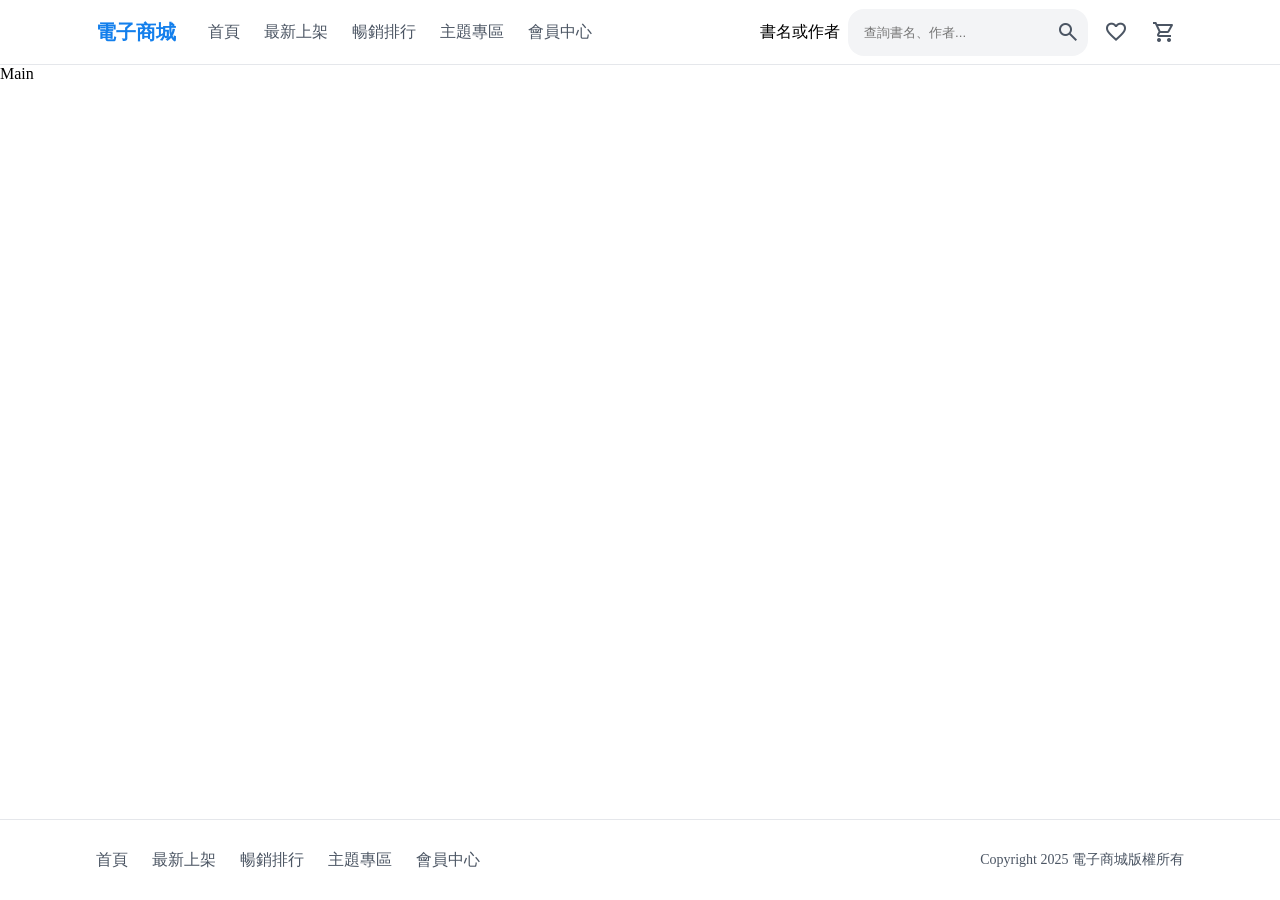
==== src/index.html @ fbe0a1c6 "fix(header): 調整查詢列樣式錯誤" ====
<!doctype html>
<html lang="zh-Hant">
  <head>
    <meta charset="UTF-8" />
    <meta name="viewport" content="width=device-width, initial-scale=1.0" />
    <title>電子商城</title>
    <link href="https://fonts.googleapis.com/css2?family=Material+Symbols+Outlined" rel="stylesheet" />
    <link rel="stylesheet" href="style.min.css" />
  </head>
  <body>
    <section>
      <header>
        <div class="container">
          <div class="header-inner">
            <div class="header-brand">
              <h3 class="site-title">電子商城</h3>
              <nav>
                <a href="#">首頁</a>
                <a href="#">最新上架</a>
                <a href="#">暢銷排行</a>
                <a href="#">主題專區</a>
                <a href="#">會員中心</a>
              </nav>
            </div>
            <div class="header-actions">
              <label for="book-search">書名或作者</label>
              <div class="search">
                <input id="book-search" type="search" placeholder="查詢書名、作者..." />
                <button type="button" aria-label="搜尋">
                  <span class="material-symbols-outlined" aria-hidden="true">search</span>
                </button>
              </div>
              <button type="button" aria-label="我的最愛">
                <span class="material-symbols-outlined" aria-hidden="true">favorite</span>
              </button>
              <button type="button" aria-label="購物車">
                <span class="material-symbols-outlined" aria-hidden="true">shopping_cart</span>
              </button>
            </div>
          </div>
        </div>
      </header>
      <div class="main">Main</div>
      <footer>
        <div class="container">
          <div class="footer-inner">
            <nav class="footer-nav" aria-label="頁尾導覽">
              <a href="#">首頁</a>
              <a href="#">最新上架</a>
              <a href="#">暢銷排行</a>
              <a href="#">主題專區</a>
              <a href="#">會員中心</a>
            </nav>
            <p>Copyright 2025 電子商城版權所有</p>
          </div>
        </div>
      </footer>
    </section>
  </body>
</html>
---- src/style.min.css ----
section{display:flex;flex-direction:column;min-height:100vh}section .main{flex-grow:1}.container{width:100%;max-width:90vw;box-sizing:border-box;margin:0 auto;padding-left:2rem;padding-right:2rem}a{color:var(--text-color);text-decoration:none}a:hover{color:var(--primary-color)}a:focus-visible{outline:2px solid var(--primary-color);outline-offset:3px}header{border-bottom:solid 1px var(--border-color)}header .header-inner{height:4rem;display:flex;justify-content:space-between;align-items:center}header .header-inner .site-title{margin:0px;font-size:1.25rem;font-weight:700;line-height:1.75rem;color:#137fec}header .header-inner .header-brand,header .header-inner .header-actions{display:flex;align-items:center}header .header-inner .header-brand.header-brand,header .header-inner .header-actions.header-brand{gap:2rem}header .header-inner .header-brand.header-actions,header .header-inner .header-actions.header-actions{gap:.5rem}header .header-inner nav{display:flex;gap:1.5rem}header .header-inner div.search{display:flex;align-items:stretch;gap:0}header .header-inner div.search input{border-top-left-radius:1rem;border-bottom-left-radius:1rem;width:200px;padding:1rem .5rem 1rem 1rem;border:none;background-color:var(--gray-color-100)}header .header-inner div.search button{border-top-right-radius:1rem;border-bottom-right-radius:1rem;padding:.5rem;border:none;background-color:var(--gray-color-100);cursor:pointer}header .header-inner .search input:focus-visible,header .header-inner button:focus-visible{outline:2px solid var(--primary-color);outline-offset:3px}header .header-inner button{background-color:rgba(0,0,0,0);padding:.5rem;border:none;cursor:pointer;color:var(--text-color);display:inline-flex;align-items:center;justify-content:center}header .material-symbols-outlined{font-size:1.5rem;line-height:1}footer{border-top:1px solid var(--border-color)}footer .footer-inner{display:flex;flex-wrap:wrap;justify-content:space-between;align-items:center;gap:1rem 1.5rem;padding-block:1rem}footer .footer-nav{display:flex;flex-wrap:wrap;gap:.75rem 1.5rem}footer p{color:var(--text-color);font-size:.875rem;line-height:1.25rem}:root{--primary-color: #137fec;--text-color: #4b5563;--border-color: #e5e7eb;--gray-color-100: #f3f4f6}html,body{margin:0;padding:0}/*# sourceMappingURL=style.min.css.map */
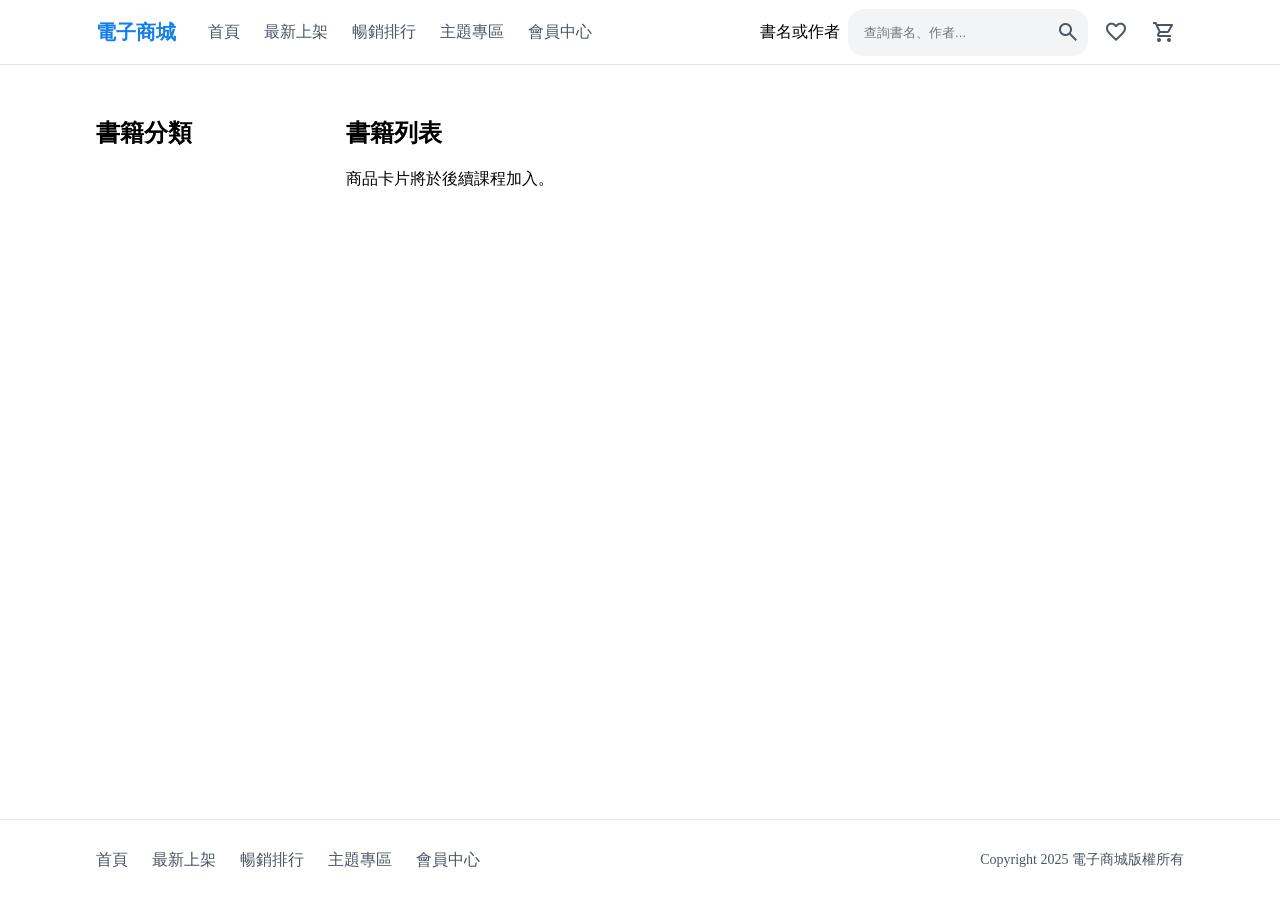
==== commit 2ec6776f: "feat(body): 頁面結構定義實作新增" ====
--- a/src/index.html
+++ b/src/index.html
@@ -40,7 +40,20 @@
           </div>
         </div>
       </header>
-      <div class="main">Main</div>
+      <div class="main">
+        <div class="container">
+          <div class="content-layout">
+            <aside class="category-sidebar">
+              <h2 id="category-title">書籍分類</h2>
+              <nav class="category-nav" aria-labelledby="category-title"></nav>
+            </aside>
+            <main class="book-main">
+              <h1>書籍列表</h1>
+              <p>商品卡片將於後續課程加入。</p>
+            </main>
+          </div>
+        </div>
+      </div>
       <footer>
         <div class="container">
           <div class="footer-inner">
--- a/src/style.min.css
+++ b/src/style.min.css
@@ -1 +1 @@
-section{display:flex;flex-direction:column;min-height:100vh}section .main{flex-grow:1}.container{width:100%;max-width:90vw;box-sizing:border-box;margin:0 auto;padding-left:2rem;padding-right:2rem}a{color:var(--text-color);text-decoration:none}a:hover{color:var(--primary-color)}a:focus-visible{outline:2px solid var(--primary-color);outline-offset:3px}header{border-bottom:solid 1px var(--border-color)}header .header-inner{height:4rem;display:flex;justify-content:space-between;align-items:center}header .header-inner .site-title{margin:0px;font-size:1.25rem;font-weight:700;line-height:1.75rem;color:#137fec}header .header-inner .header-brand,header .header-inner .header-actions{display:flex;align-items:center}header .header-inner .header-brand.header-brand,header .header-inner .header-actions.header-brand{gap:2rem}header .header-inner .header-brand.header-actions,header .header-inner .header-actions.header-actions{gap:.5rem}header .header-inner nav{display:flex;gap:1.5rem}header .header-inner div.search{display:flex;align-items:stretch;gap:0}header .header-inner div.search input{border-top-left-radius:1rem;border-bottom-left-radius:1rem;width:200px;padding:1rem .5rem 1rem 1rem;border:none;background-color:var(--gray-color-100)}header .header-inner div.search button{border-top-right-radius:1rem;border-bottom-right-radius:1rem;padding:.5rem;border:none;background-color:var(--gray-color-100);cursor:pointer}header .header-inner .search input:focus-visible,header .header-inner button:focus-visible{outline:2px solid var(--primary-color);outline-offset:3px}header .header-inner button{background-color:rgba(0,0,0,0);padding:.5rem;border:none;cursor:pointer;color:var(--text-color);display:inline-flex;align-items:center;justify-content:center}header .material-symbols-outlined{font-size:1.5rem;line-height:1}footer{border-top:1px solid var(--border-color)}footer .footer-inner{display:flex;flex-wrap:wrap;justify-content:space-between;align-items:center;gap:1rem 1.5rem;padding-block:1rem}footer .footer-nav{display:flex;flex-wrap:wrap;gap:.75rem 1.5rem}footer p{color:var(--text-color);font-size:.875rem;line-height:1.25rem}:root{--primary-color: #137fec;--text-color: #4b5563;--border-color: #e5e7eb;--gray-color-100: #f3f4f6}html,body{margin:0;padding:0}/*# sourceMappingURL=style.min.css.map */+section{display:flex;flex-direction:column;min-height:100vh}section>.main{flex-grow:1}.container{width:100%;max-width:90vw;box-sizing:border-box;margin:0 auto;padding-left:2rem;padding-right:2rem}a{color:var(--text-color);text-decoration:none}a:hover{color:var(--primary-color)}a:focus-visible{outline:2px solid var(--primary-color);outline-offset:3px}header{border-bottom:solid 1px var(--border-color)}header .header-inner{height:4rem;display:flex;justify-content:space-between;align-items:center}header .header-inner .site-title{margin:0px;font-size:1.25rem;font-weight:700;line-height:1.75rem;color:#137fec}header .header-inner .header-brand,header .header-inner .header-actions{display:flex;align-items:center}header .header-inner .header-brand.header-brand,header .header-inner .header-actions.header-brand{gap:2rem}header .header-inner .header-brand.header-actions,header .header-inner .header-actions.header-actions{gap:.5rem}header .header-inner nav{display:flex;gap:1.5rem}header .header-inner div.search{display:flex;align-items:stretch;gap:0}header .header-inner div.search input{border-top-left-radius:1rem;border-bottom-left-radius:1rem;width:200px;padding:1rem .5rem 1rem 1rem;border:none;background-color:var(--gray-color-100)}header .header-inner div.search button{border-top-right-radius:1rem;border-bottom-right-radius:1rem;padding:.5rem;border:none;background-color:var(--gray-color-100);cursor:pointer}header .header-inner .search input:focus-visible,header .header-inner button:focus-visible{outline:2px solid var(--primary-color);outline-offset:3px}header .header-inner button{background-color:rgba(0,0,0,0);padding:.5rem;border:none;cursor:pointer;color:var(--text-color);display:inline-flex;align-items:center;justify-content:center}header .material-symbols-outlined{font-size:1.5rem;line-height:1}.content-layout{display:flex;align-items:flex-start;gap:2rem;padding-block:2rem}.category-sidebar{width:20%;flex-shrink:0}.book-main{flex:1 1 0%;min-width:0;overflow-wrap:anywhere}footer{border-top:1px solid var(--border-color)}footer .footer-inner{display:flex;flex-wrap:wrap;justify-content:space-between;align-items:center;gap:1rem 1.5rem;padding-block:1rem}footer .footer-nav{display:flex;flex-wrap:wrap;gap:.75rem 1.5rem}footer p{color:var(--text-color);font-size:.875rem;line-height:1.25rem}:root{--primary-color: #137fec;--text-color: #4b5563;--border-color: #e5e7eb;--gray-color-100: #f3f4f6}html,body{margin:0;padding:0}/*# sourceMappingURL=style.min.css.map */
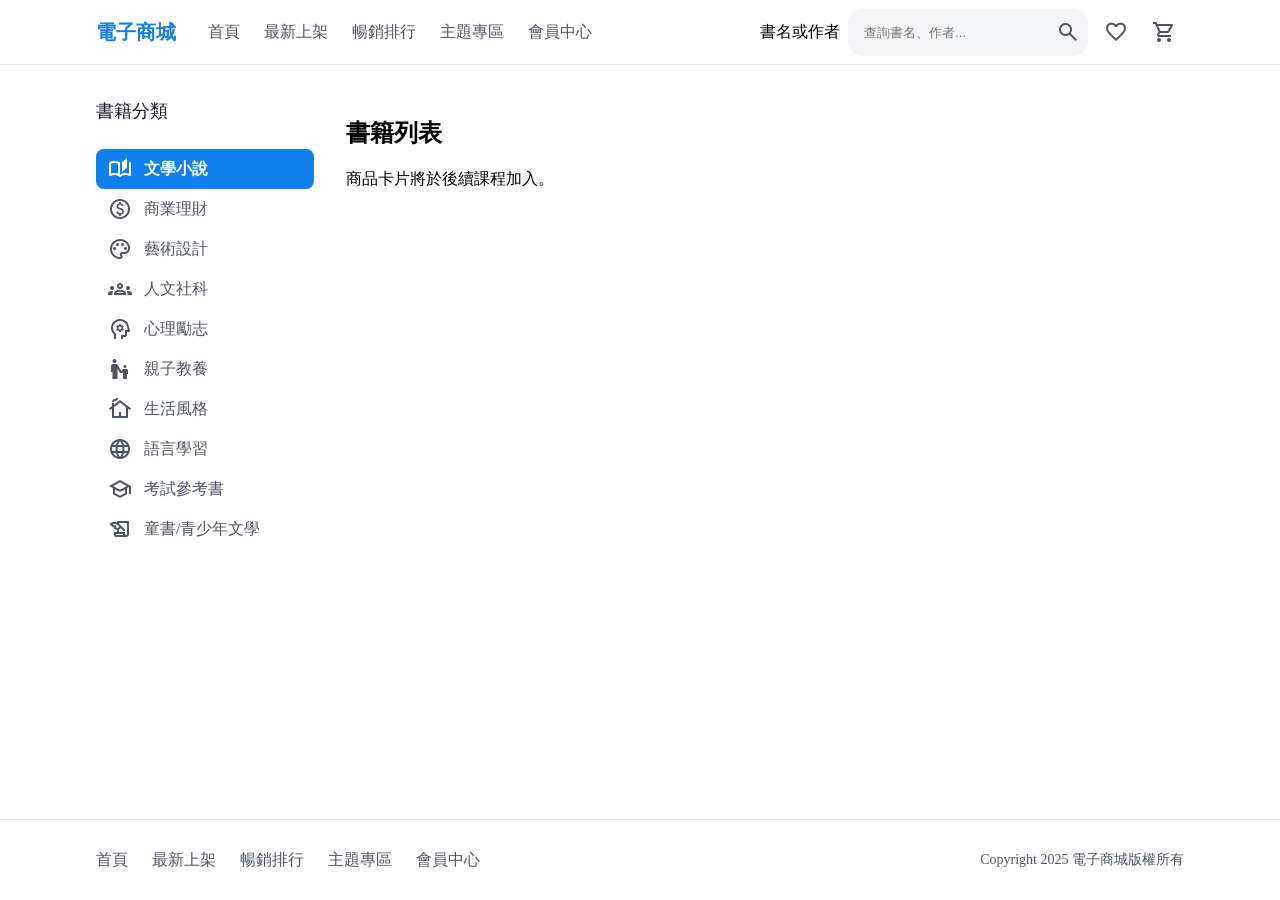
==== commit 352641cc: "feat(aside): 書籍分類選單樣式設定" ====
--- a/src/index.html
+++ b/src/index.html
@@ -45,7 +45,48 @@
           <div class="content-layout">
             <aside class="category-sidebar">
               <h2 id="category-title">書籍分類</h2>
-              <nav class="category-nav" aria-labelledby="category-title"></nav>
+              <nav class="category-nav" aria-labelledby="category-title">
+                <a href="#" class="active" aria-current="true">
+                  <span class="material-symbols-outlined" aria-hidden="true">auto_stories</span>
+                  <span>文學小說</span>
+                </a>
+                <a href="#">
+                  <span class="material-symbols-outlined" aria-hidden="true">paid</span>
+                  <span>商業理財</span>
+                </a>
+                <a href="#">
+                  <span class="material-symbols-outlined" aria-hidden="true">palette</span>
+                  <span>藝術設計</span>
+                </a>
+                <a href="#">
+                  <span class="material-symbols-outlined" aria-hidden="true">groups</span>
+                  <span>人文社科</span>
+                </a>
+                <a href="#">
+                  <span class="material-symbols-outlined" aria-hidden="true">psychology</span>
+                  <span>心理勵志</span>
+                </a>
+                <a href="#">
+                  <span class="material-symbols-outlined" aria-hidden="true">escalator_warning</span>
+                  <span>親子教養</span>
+                </a>
+                <a href="#">
+                  <span class="material-symbols-outlined" aria-hidden="true">cottage</span>
+                  <span>生活風格</span>
+                </a>
+                <a href="#">
+                  <span class="material-symbols-outlined" aria-hidden="true">language</span>
+                  <span>語言學習</span>
+                </a>
+                <a href="#">
+                  <span class="material-symbols-outlined" aria-hidden="true">school</span>
+                  <span>考試參考書</span>
+                </a>
+                <a href="#">
+                  <span class="material-symbols-outlined" aria-hidden="true">history_edu</span>
+                  <span>童書/青少年文學</span>
+                </a>
+              </nav>
             </aside>
             <main class="book-main">
               <h1>書籍列表</h1>
--- a/src/style.min.css
+++ b/src/style.min.css
@@ -1 +1 @@
-section{display:flex;flex-direction:column;min-height:100vh}section>.main{flex-grow:1}.container{width:100%;max-width:90vw;box-sizing:border-box;margin:0 auto;padding-left:2rem;padding-right:2rem}a{color:var(--text-color);text-decoration:none}a:hover{color:var(--primary-color)}a:focus-visible{outline:2px solid var(--primary-color);outline-offset:3px}header{border-bottom:solid 1px var(--border-color)}header .header-inner{height:4rem;display:flex;justify-content:space-between;align-items:center}header .header-inner .site-title{margin:0px;font-size:1.25rem;font-weight:700;line-height:1.75rem;color:#137fec}header .header-inner .header-brand,header .header-inner .header-actions{display:flex;align-items:center}header .header-inner .header-brand.header-brand,header .header-inner .header-actions.header-brand{gap:2rem}header .header-inner .header-brand.header-actions,header .header-inner .header-actions.header-actions{gap:.5rem}header .header-inner nav{display:flex;gap:1.5rem}header .header-inner div.search{display:flex;align-items:stretch;gap:0}header .header-inner div.search input{border-top-left-radius:1rem;border-bottom-left-radius:1rem;width:200px;padding:1rem .5rem 1rem 1rem;border:none;background-color:var(--gray-color-100)}header .header-inner div.search button{border-top-right-radius:1rem;border-bottom-right-radius:1rem;padding:.5rem;border:none;background-color:var(--gray-color-100);cursor:pointer}header .header-inner .search input:focus-visible,header .header-inner button:focus-visible{outline:2px solid var(--primary-color);outline-offset:3px}header .header-inner button{background-color:rgba(0,0,0,0);padding:.5rem;border:none;cursor:pointer;color:var(--text-color);display:inline-flex;align-items:center;justify-content:center}header .material-symbols-outlined{font-size:1.5rem;line-height:1}.content-layout{display:flex;align-items:flex-start;gap:2rem;padding-block:2rem}.category-sidebar{width:20%;flex-shrink:0}.book-main{flex:1 1 0%;min-width:0;overflow-wrap:anywhere}footer{border-top:1px solid var(--border-color)}footer .footer-inner{display:flex;flex-wrap:wrap;justify-content:space-between;align-items:center;gap:1rem 1.5rem;padding-block:1rem}footer .footer-nav{display:flex;flex-wrap:wrap;gap:.75rem 1.5rem}footer p{color:var(--text-color);font-size:.875rem;line-height:1.25rem}:root{--primary-color: #137fec;--text-color: #4b5563;--border-color: #e5e7eb;--gray-color-100: #f3f4f6}html,body{margin:0;padding:0}/*# sourceMappingURL=style.min.css.map */+section{display:flex;flex-direction:column;min-height:100vh}section>.main{flex-grow:1}.container{width:100%;max-width:90vw;box-sizing:border-box;margin:0 auto;padding-left:2rem;padding-right:2rem}a{color:var(--text-color);text-decoration:none}a:hover{color:var(--primary-color)}a:focus-visible{outline:2px solid var(--primary-color);outline-offset:3px}header{border-bottom:solid 1px var(--border-color)}header .header-inner{height:4rem;display:flex;justify-content:space-between;align-items:center}header .header-inner .site-title{margin:0px;font-size:1.25rem;font-weight:700;line-height:1.75rem;color:#137fec}header .header-inner .header-brand,header .header-inner .header-actions{display:flex;align-items:center}header .header-inner .header-brand.header-brand,header .header-inner .header-actions.header-brand{gap:2rem}header .header-inner .header-brand.header-actions,header .header-inner .header-actions.header-actions{gap:.5rem}header .header-inner nav{display:flex;gap:1.5rem}header .header-inner div.search{display:flex;align-items:stretch;gap:0}header .header-inner div.search input{border-top-left-radius:1rem;border-bottom-left-radius:1rem;width:200px;padding:1rem .5rem 1rem 1rem;border:none;background-color:var(--gray-color-100)}header .header-inner div.search button{border-top-right-radius:1rem;border-bottom-right-radius:1rem;padding:.5rem;border:none;background-color:var(--gray-color-100);cursor:pointer}header .header-inner .search input:focus-visible,header .header-inner button:focus-visible{outline:2px solid var(--primary-color);outline-offset:3px}header .header-inner button{background-color:rgba(0,0,0,0);padding:.5rem;border:none;cursor:pointer;color:var(--text-color);display:inline-flex;align-items:center;justify-content:center}header .material-symbols-outlined{font-size:1.5rem;line-height:1}.content-layout{display:flex;align-items:flex-start;gap:2rem;padding-block:2rem}.category-sidebar{width:20%;flex-shrink:0}.category-sidebar h2{margin:0;font-weight:500;font-size:1.125rem;line-height:1.75rem;color:var(--header-color)}.category-sidebar .category-nav{margin-block:1.5rem}.category-sidebar .category-nav a{display:flex;align-items:center;gap:.75rem;padding:.5rem .75rem;border-radius:.5rem;overflow-wrap:anywhere}.category-sidebar .category-nav a:hover{background-color:var(--gray-color-100);color:var(--primary-color)}.category-sidebar .category-nav a.active{background-color:var(--primary-color);color:#fff;font-weight:700}.category-sidebar .category-nav .material-symbols-outlined{flex-shrink:0;font-size:1.5rem;line-height:1}.book-main{flex:1 1 0%;min-width:0;overflow-wrap:anywhere}footer{border-top:1px solid var(--border-color)}footer .footer-inner{display:flex;flex-wrap:wrap;justify-content:space-between;align-items:center;gap:1rem 1.5rem;padding-block:1rem}footer .footer-nav{display:flex;flex-wrap:wrap;gap:.75rem 1.5rem}footer p{color:var(--text-color);font-size:.875rem;line-height:1.25rem}:root{--primary-color: #137fec;--text-color: #4b5563;--border-color: #e5e7eb;--gray-color-100: #f3f4f6;--header-color: #111827}html,body{margin:0;padding:0}/*# sourceMappingURL=style.min.css.map */
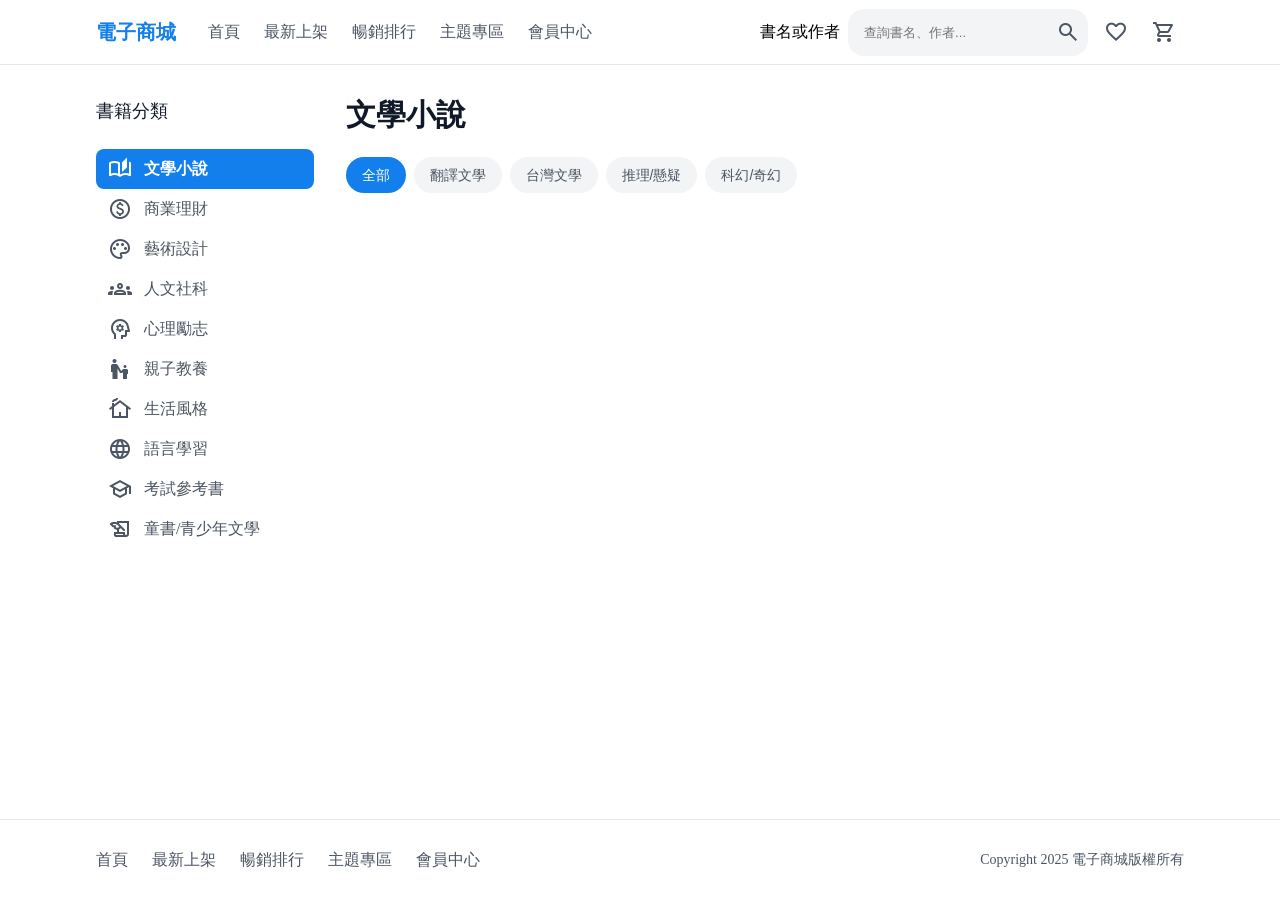
==== commit df5b5fe1: "feat(body): 書籍標籤樣式設定" ====
--- a/src/index.html
+++ b/src/index.html
@@ -89,8 +89,14 @@
               </nav>
             </aside>
             <main class="book-main">
-              <h1>書籍列表</h1>
-              <p>商品卡片將於後續課程加入。</p>
+              <h1>文學小說</h1>
+              <div class="tag">
+                <button type="button" class="selected">全部</button>
+                <button type="button">翻譯文學</button>
+                <button type="button">台灣文學</button>
+                <button type="button">推理/懸疑</button>
+                <button type="button">科幻/奇幻</button>
+              </div>
             </main>
           </div>
         </div>
--- a/src/style.min.css
+++ b/src/style.min.css
@@ -1 +1 @@
-section{display:flex;flex-direction:column;min-height:100vh}section>.main{flex-grow:1}.container{width:100%;max-width:90vw;box-sizing:border-box;margin:0 auto;padding-left:2rem;padding-right:2rem}a{color:var(--text-color);text-decoration:none}a:hover{color:var(--primary-color)}a:focus-visible{outline:2px solid var(--primary-color);outline-offset:3px}header{border-bottom:solid 1px var(--border-color)}header .header-inner{height:4rem;display:flex;justify-content:space-between;align-items:center}header .header-inner .site-title{margin:0px;font-size:1.25rem;font-weight:700;line-height:1.75rem;color:#137fec}header .header-inner .header-brand,header .header-inner .header-actions{display:flex;align-items:center}header .header-inner .header-brand.header-brand,header .header-inner .header-actions.header-brand{gap:2rem}header .header-inner .header-brand.header-actions,header .header-inner .header-actions.header-actions{gap:.5rem}header .header-inner nav{display:flex;gap:1.5rem}header .header-inner div.search{display:flex;align-items:stretch;gap:0}header .header-inner div.search input{border-top-left-radius:1rem;border-bottom-left-radius:1rem;width:200px;padding:1rem .5rem 1rem 1rem;border:none;background-color:var(--gray-color-100)}header .header-inner div.search button{border-top-right-radius:1rem;border-bottom-right-radius:1rem;padding:.5rem;border:none;background-color:var(--gray-color-100);cursor:pointer}header .header-inner .search input:focus-visible,header .header-inner button:focus-visible{outline:2px solid var(--primary-color);outline-offset:3px}header .header-inner button{background-color:rgba(0,0,0,0);padding:.5rem;border:none;cursor:pointer;color:var(--text-color);display:inline-flex;align-items:center;justify-content:center}header .material-symbols-outlined{font-size:1.5rem;line-height:1}.content-layout{display:flex;align-items:flex-start;gap:2rem;padding-block:2rem}.category-sidebar{width:20%;flex-shrink:0}.category-sidebar h2{margin:0;font-weight:500;font-size:1.125rem;line-height:1.75rem;color:var(--header-color)}.category-sidebar .category-nav{margin-block:1.5rem}.category-sidebar .category-nav a{display:flex;align-items:center;gap:.75rem;padding:.5rem .75rem;border-radius:.5rem;overflow-wrap:anywhere}.category-sidebar .category-nav a:hover{background-color:var(--gray-color-100);color:var(--primary-color)}.category-sidebar .category-nav a.active{background-color:var(--primary-color);color:#fff;font-weight:700}.category-sidebar .category-nav .material-symbols-outlined{flex-shrink:0;font-size:1.5rem;line-height:1}.book-main{flex:1 1 0%;min-width:0;overflow-wrap:anywhere}footer{border-top:1px solid var(--border-color)}footer .footer-inner{display:flex;flex-wrap:wrap;justify-content:space-between;align-items:center;gap:1rem 1.5rem;padding-block:1rem}footer .footer-nav{display:flex;flex-wrap:wrap;gap:.75rem 1.5rem}footer p{color:var(--text-color);font-size:.875rem;line-height:1.25rem}:root{--primary-color: #137fec;--text-color: #4b5563;--border-color: #e5e7eb;--gray-color-100: #f3f4f6;--header-color: #111827}html,body{margin:0;padding:0}/*# sourceMappingURL=style.min.css.map */+section{display:flex;flex-direction:column;min-height:100vh}section>.main{flex-grow:1}.container{width:100%;max-width:90vw;box-sizing:border-box;margin:0 auto;padding-left:2rem;padding-right:2rem}a{color:var(--text-color);text-decoration:none}a:hover{color:var(--primary-color)}a:focus-visible{outline:2px solid var(--primary-color);outline-offset:3px}header{border-bottom:solid 1px var(--border-color)}header .header-inner{height:4rem;display:flex;justify-content:space-between;align-items:center}header .header-inner .site-title{margin:0px;font-size:1.25rem;font-weight:700;line-height:1.75rem;color:#137fec}header .header-inner .header-brand,header .header-inner .header-actions{display:flex;align-items:center}header .header-inner .header-brand.header-brand,header .header-inner .header-actions.header-brand{gap:2rem}header .header-inner .header-brand.header-actions,header .header-inner .header-actions.header-actions{gap:.5rem}header .header-inner nav{display:flex;gap:1.5rem}header .header-inner div.search{display:flex;align-items:stretch;gap:0}header .header-inner div.search input{border-top-left-radius:1rem;border-bottom-left-radius:1rem;width:200px;padding:1rem .5rem 1rem 1rem;border:none;background-color:var(--gray-color-100)}header .header-inner div.search button{border-top-right-radius:1rem;border-bottom-right-radius:1rem;padding:.5rem;border:none;background-color:var(--gray-color-100);cursor:pointer}header .header-inner .search input:focus-visible,header .header-inner button:focus-visible{outline:2px solid var(--primary-color);outline-offset:3px}header .header-inner button{background-color:rgba(0,0,0,0);padding:.5rem;border:none;cursor:pointer;color:var(--text-color);display:inline-flex;align-items:center;justify-content:center}header .material-symbols-outlined{font-size:1.5rem;line-height:1}.content-layout{display:flex;align-items:flex-start;gap:2rem;padding-block:2rem}.category-sidebar{width:20%;flex-shrink:0}.category-sidebar h2{margin:0;font-weight:500;font-size:1.125rem;line-height:1.75rem;color:var(--header-color)}.category-sidebar .category-nav{margin-block:1.5rem}.category-sidebar .category-nav a{display:flex;align-items:center;gap:.75rem;padding:.5rem .75rem;border-radius:.5rem;overflow-wrap:anywhere}.category-sidebar .category-nav a:hover{background-color:var(--gray-color-100);color:var(--primary-color)}.category-sidebar .category-nav a.active{background-color:var(--primary-color);color:#fff;font-weight:700}.category-sidebar .category-nav .material-symbols-outlined{flex-shrink:0;font-size:1.5rem;line-height:1}.book-main{flex:1 1 0%;min-width:0;overflow-wrap:anywhere}.book-main h1{margin:0 0 1.5rem;font-weight:600;font-size:1.875rem;line-height:2.25rem;color:var(--header-color)}.book-main .tag{display:flex;flex-wrap:wrap;gap:.5rem;margin-bottom:2rem}.book-main .tag button{padding:.5rem 1rem;border:0;border-radius:1.5rem;font-size:.875rem;font-weight:500;line-height:1.25rem;color:var(--text-color);background-color:var(--gray-color-100);cursor:pointer}.book-main .tag button:focus-visible{outline:2px solid var(--primary-color);outline-offset:3px}.book-main .tag button.selected{background-color:var(--primary-color);color:#fff}footer{border-top:1px solid var(--border-color)}footer .footer-inner{display:flex;flex-wrap:wrap;justify-content:space-between;align-items:center;gap:1rem 1.5rem;padding-block:1rem}footer .footer-nav{display:flex;flex-wrap:wrap;gap:.75rem 1.5rem}footer p{color:var(--text-color);font-size:.875rem;line-height:1.25rem}:root{--primary-color: #137fec;--text-color: #4b5563;--border-color: #e5e7eb;--gray-color-100: #f3f4f6;--header-color: #111827}html,body{margin:0;padding:0}/*# sourceMappingURL=style.min.css.map */
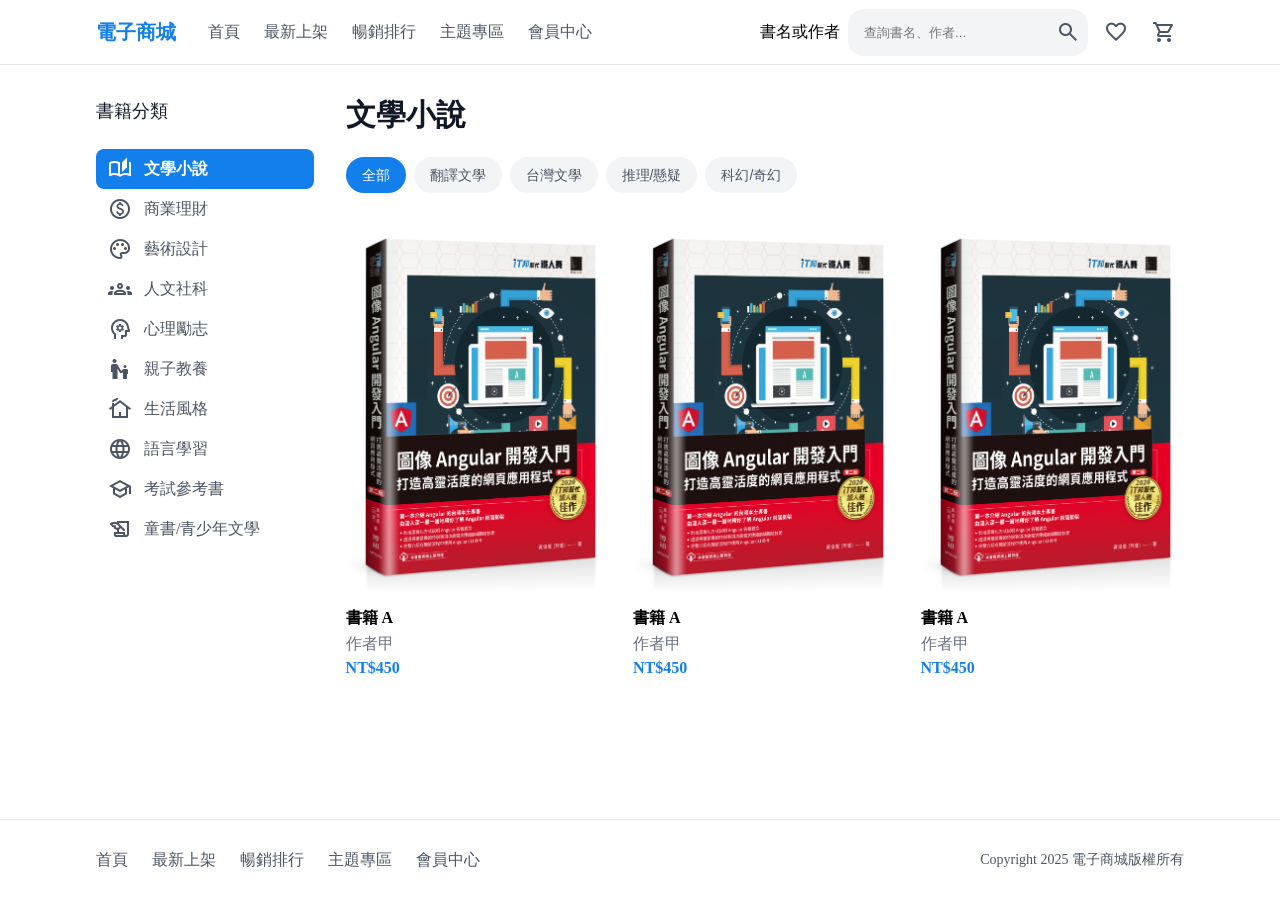
==== commit fafcd6a8: "feat(body): 書籍清單樣式設定" ====
--- a/src/index.html
+++ b/src/index.html
@@ -4,7 +4,7 @@
     <meta charset="UTF-8" />
     <meta name="viewport" content="width=device-width, initial-scale=1.0" />
     <title>電子商城</title>
-    <link href="https://fonts.googleapis.com/css2?family=Material+Symbols+Outlined" rel="stylesheet" />
+    <link href="https://fonts.googleapis.com/css2?family=MaterialSymbolsOutlined" rel="stylesheet" />
     <link rel="stylesheet" href="style.min.css" />
   </head>
   <body>
@@ -97,6 +97,26 @@
                 <button type="button">推理/懸疑</button>
                 <button type="button">科幻/奇幻</button>
               </div>
+              <div class="books">
+                <div>
+                  <img src="./assets/images/angular.jpg" alt="圖像 Angular 開發入門第二版封面" />
+                  <h4>書籍 A</h4>
+                  <span>作者甲</span>
+                  <span>NT$450</span>
+                </div>
+                <div>
+                  <img src="./assets/images/angular.jpg" alt="圖像 Angular 開發入門第二版封面" />
+                  <h4>書籍 A</h4>
+                  <span>作者甲</span>
+                  <span>NT$450</span>
+                </div>
+                <div>
+                  <img src="./assets/images/angular.jpg" alt="圖像 Angular 開發入門第二版封面" />
+                  <h4>書籍 A</h4>
+                  <span>作者甲</span>
+                  <span>NT$450</span>
+                </div>
+              </div>
             </main>
           </div>
         </div>
--- a/src/style.min.css
+++ b/src/style.min.css
@@ -1 +1 @@
-section{display:flex;flex-direction:column;min-height:100vh}section>.main{flex-grow:1}.container{width:100%;max-width:90vw;box-sizing:border-box;margin:0 auto;padding-left:2rem;padding-right:2rem}a{color:var(--text-color);text-decoration:none}a:hover{color:var(--primary-color)}a:focus-visible{outline:2px solid var(--primary-color);outline-offset:3px}header{border-bottom:solid 1px var(--border-color)}header .header-inner{height:4rem;display:flex;justify-content:space-between;align-items:center}header .header-inner .site-title{margin:0px;font-size:1.25rem;font-weight:700;line-height:1.75rem;color:#137fec}header .header-inner .header-brand,header .header-inner .header-actions{display:flex;align-items:center}header .header-inner .header-brand.header-brand,header .header-inner .header-actions.header-brand{gap:2rem}header .header-inner .header-brand.header-actions,header .header-inner .header-actions.header-actions{gap:.5rem}header .header-inner nav{display:flex;gap:1.5rem}header .header-inner div.search{display:flex;align-items:stretch;gap:0}header .header-inner div.search input{border-top-left-radius:1rem;border-bottom-left-radius:1rem;width:200px;padding:1rem .5rem 1rem 1rem;border:none;background-color:var(--gray-color-100)}header .header-inner div.search button{border-top-right-radius:1rem;border-bottom-right-radius:1rem;padding:.5rem;border:none;background-color:var(--gray-color-100);cursor:pointer}header .header-inner .search input:focus-visible,header .header-inner button:focus-visible{outline:2px solid var(--primary-color);outline-offset:3px}header .header-inner button{background-color:rgba(0,0,0,0);padding:.5rem;border:none;cursor:pointer;color:var(--text-color);display:inline-flex;align-items:center;justify-content:center}header .material-symbols-outlined{font-size:1.5rem;line-height:1}.content-layout{display:flex;align-items:flex-start;gap:2rem;padding-block:2rem}.category-sidebar{width:20%;flex-shrink:0}.category-sidebar h2{margin:0;font-weight:500;font-size:1.125rem;line-height:1.75rem;color:var(--header-color)}.category-sidebar .category-nav{margin-block:1.5rem}.category-sidebar .category-nav a{display:flex;align-items:center;gap:.75rem;padding:.5rem .75rem;border-radius:.5rem;overflow-wrap:anywhere}.category-sidebar .category-nav a:hover{background-color:var(--gray-color-100);color:var(--primary-color)}.category-sidebar .category-nav a.active{background-color:var(--primary-color);color:#fff;font-weight:700}.category-sidebar .category-nav .material-symbols-outlined{flex-shrink:0;font-size:1.5rem;line-height:1}.book-main{flex:1 1 0%;min-width:0;overflow-wrap:anywhere}.book-main h1{margin:0 0 1.5rem;font-weight:600;font-size:1.875rem;line-height:2.25rem;color:var(--header-color)}.book-main .tag{display:flex;flex-wrap:wrap;gap:.5rem;margin-bottom:2rem}.book-main .tag button{padding:.5rem 1rem;border:0;border-radius:1.5rem;font-size:.875rem;font-weight:500;line-height:1.25rem;color:var(--text-color);background-color:var(--gray-color-100);cursor:pointer}.book-main .tag button:focus-visible{outline:2px solid var(--primary-color);outline-offset:3px}.book-main .tag button.selected{background-color:var(--primary-color);color:#fff}footer{border-top:1px solid var(--border-color)}footer .footer-inner{display:flex;flex-wrap:wrap;justify-content:space-between;align-items:center;gap:1rem 1.5rem;padding-block:1rem}footer .footer-nav{display:flex;flex-wrap:wrap;gap:.75rem 1.5rem}footer p{color:var(--text-color);font-size:.875rem;line-height:1.25rem}:root{--primary-color: #137fec;--text-color: #4b5563;--border-color: #e5e7eb;--gray-color-100: #f3f4f6;--header-color: #111827}html,body{margin:0;padding:0}/*# sourceMappingURL=style.min.css.map */+section{display:flex;flex-direction:column;min-height:100vh}section>.main{flex-grow:1}.container{width:100%;max-width:90vw;box-sizing:border-box;margin:0 auto;padding-left:2rem;padding-right:2rem}a{color:var(--text-color);text-decoration:none}a:hover{color:var(--primary-color)}a:focus-visible{outline:2px solid var(--primary-color);outline-offset:3px}header{border-bottom:solid 1px var(--border-color)}header .header-inner{height:4rem;display:flex;justify-content:space-between;align-items:center}header .header-inner .site-title{margin:0px;font-size:1.25rem;font-weight:700;line-height:1.75rem;color:#137fec}header .header-inner .header-brand,header .header-inner .header-actions{display:flex;align-items:center}header .header-inner .header-brand.header-brand,header .header-inner .header-actions.header-brand{gap:2rem}header .header-inner .header-brand.header-actions,header .header-inner .header-actions.header-actions{gap:.5rem}header .header-inner nav{display:flex;gap:1.5rem}header .header-inner div.search{display:flex;align-items:stretch;gap:0}header .header-inner div.search input{border-top-left-radius:1rem;border-bottom-left-radius:1rem;width:200px;padding:1rem .5rem 1rem 1rem;border:none;background-color:var(--gray-color-100)}header .header-inner div.search button{border-top-right-radius:1rem;border-bottom-right-radius:1rem;padding:.5rem;border:none;background-color:var(--gray-color-100);cursor:pointer}header .header-inner .search input:focus-visible,header .header-inner button:focus-visible{outline:2px solid var(--primary-color);outline-offset:3px}header .header-inner button{background-color:rgba(0,0,0,0);padding:.5rem;border:none;cursor:pointer;color:var(--text-color);display:inline-flex;align-items:center;justify-content:center}header .material-symbols-outlined{font-size:1.5rem;line-height:1}.content-layout{display:flex;align-items:flex-start;gap:2rem;padding-block:2rem}.category-sidebar{width:20%;flex-shrink:0}.category-sidebar h2{margin:0;font-weight:500;font-size:1.125rem;line-height:1.75rem;color:var(--header-color)}.category-sidebar .category-nav{margin-block:1.5rem}.category-sidebar .category-nav a{display:flex;align-items:center;gap:.75rem;padding:.5rem .75rem;border-radius:.5rem;overflow-wrap:anywhere}.category-sidebar .category-nav a:hover{background-color:var(--gray-color-100);color:var(--primary-color)}.category-sidebar .category-nav a.active{background-color:var(--primary-color);color:#fff;font-weight:700}.category-sidebar .category-nav .material-symbols-outlined{flex-shrink:0;font-size:1.5rem;line-height:1}.book-main{flex:1 1 0%;min-width:0;overflow-wrap:anywhere}.book-main h1{margin:0 0 1.5rem;font-weight:600;font-size:1.875rem;line-height:2.25rem;color:var(--header-color)}.book-main .tag{display:flex;flex-wrap:wrap;gap:.5rem;margin-bottom:2rem}.book-main .tag button{padding:.5rem 1rem;border:0;border-radius:1.5rem;font-size:.875rem;font-weight:500;line-height:1.25rem;color:var(--text-color);background-color:var(--gray-color-100);cursor:pointer}.book-main .tag button:focus-visible{outline:2px solid var(--primary-color);outline-offset:3px}.book-main .tag button.selected{background-color:var(--primary-color);color:#fff}.book-main .books{display:grid;grid-template-columns:repeat(auto-fill, minmax(256px, 1fr));gap:2.5rem 1.5rem}.book-main .books>div{display:flex;flex-direction:column;gap:.25rem}.book-main .books>div img{display:block;width:100%;border-radius:.5rem}.book-main .books>div h4{margin:.5rem 0 0;font-size:1rem;font-weight:600;line-height:1.5rem}.book-main .books>div span:first-of-type{color:var(--gray-color-500)}.book-main .books>div span:last-of-type{color:var(--primary-color);font-weight:700}footer{border-top:1px solid var(--border-color)}footer .footer-inner{display:flex;flex-wrap:wrap;justify-content:space-between;align-items:center;gap:1rem 1.5rem;padding-block:1rem}footer .footer-nav{display:flex;flex-wrap:wrap;gap:.75rem 1.5rem}footer p{color:var(--text-color);font-size:.875rem;line-height:1.25rem}:root{--primary-color: #137fec;--text-color: #4b5563;--border-color: #e5e7eb;--gray-color-100: #f3f4f6;--gray-color-500: #6b7280;--header-color: #111827}html,body{margin:0;padding:0}/*# sourceMappingURL=style.min.css.map */
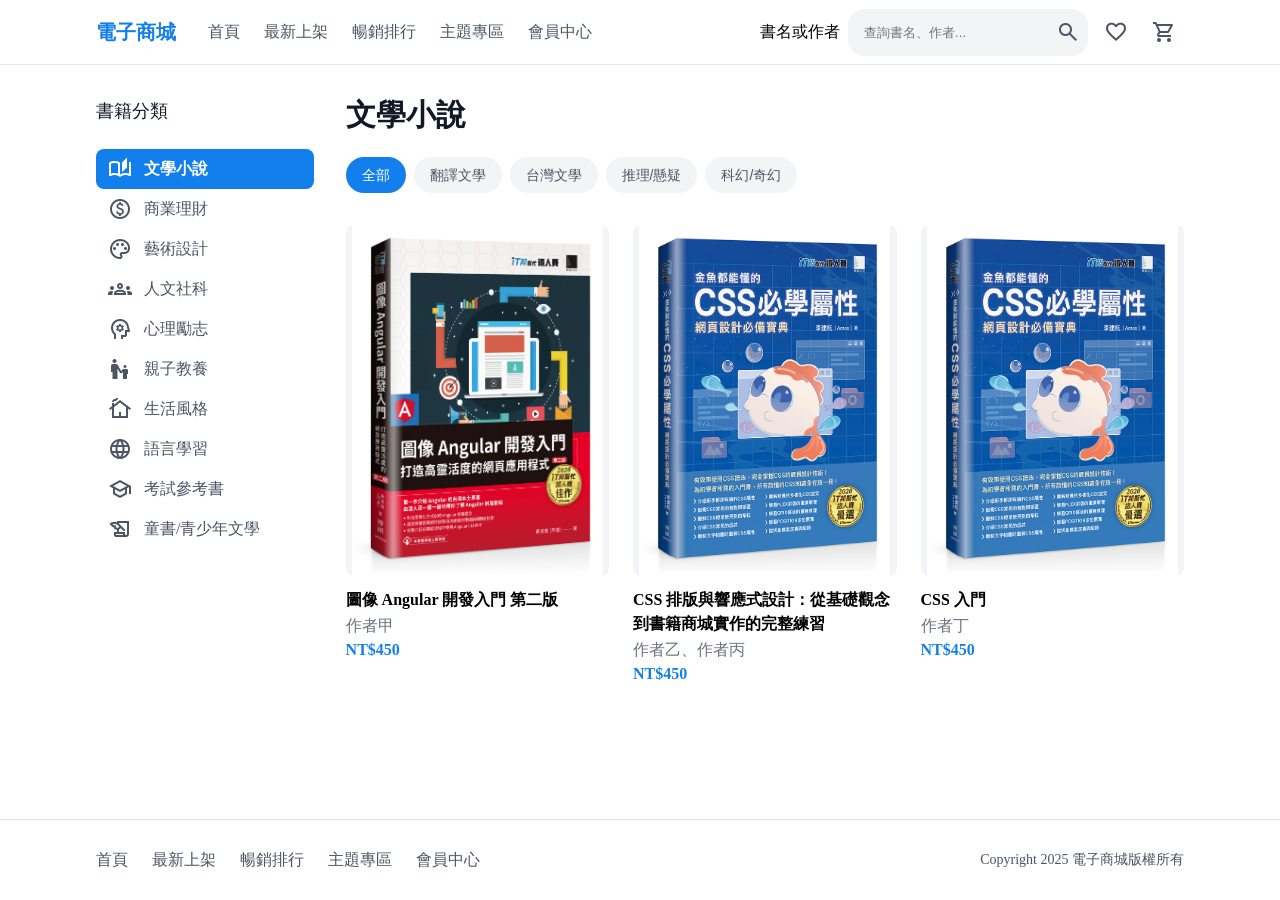
==== commit d13dbc20: "feat(body): 改善書籍卡片封面比例與文字對齊" ====
--- a/src/index.html
+++ b/src/index.html
@@ -100,20 +100,20 @@
               <div class="books">
                 <div>
                   <img src="./assets/images/angular.jpg" alt="圖像 Angular 開發入門第二版封面" />
-                  <h4>書籍 A</h4>
+                  <h4>圖像 Angular 開發入門 第二版</h4>
                   <span>作者甲</span>
                   <span>NT$450</span>
                 </div>
                 <div>
-                  <img src="./assets/images/angular.jpg" alt="圖像 Angular 開發入門第二版封面" />
-                  <h4>書籍 A</h4>
-                  <span>作者甲</span>
+                  <img src="./assets/images/css.jpg" alt="CSS 書籍封面" />
+                  <h4>CSS 排版與響應式設計：從基礎觀念到書籍商城實作的完整練習</h4>
+                  <span>作者乙、作者丙</span>
                   <span>NT$450</span>
                 </div>
                 <div>
-                  <img src="./assets/images/angular.jpg" alt="圖像 Angular 開發入門第二版封面" />
-                  <h4>書籍 A</h4>
-                  <span>作者甲</span>
+                  <img src="./assets/images/css.jpg" alt="CSS 書籍封面" />
+                  <h4>CSS 入門</h4>
+                  <span>作者丁</span>
                   <span>NT$450</span>
                 </div>
               </div>
--- a/src/style.min.css
+++ b/src/style.min.css
@@ -1 +1 @@
-section{display:flex;flex-direction:column;min-height:100vh}section>.main{flex-grow:1}.container{width:100%;max-width:90vw;box-sizing:border-box;margin:0 auto;padding-left:2rem;padding-right:2rem}a{color:var(--text-color);text-decoration:none}a:hover{color:var(--primary-color)}a:focus-visible{outline:2px solid var(--primary-color);outline-offset:3px}header{border-bottom:solid 1px var(--border-color)}header .header-inner{height:4rem;display:flex;justify-content:space-between;align-items:center}header .header-inner .site-title{margin:0px;font-size:1.25rem;font-weight:700;line-height:1.75rem;color:#137fec}header .header-inner .header-brand,header .header-inner .header-actions{display:flex;align-items:center}header .header-inner .header-brand.header-brand,header .header-inner .header-actions.header-brand{gap:2rem}header .header-inner .header-brand.header-actions,header .header-inner .header-actions.header-actions{gap:.5rem}header .header-inner nav{display:flex;gap:1.5rem}header .header-inner div.search{display:flex;align-items:stretch;gap:0}header .header-inner div.search input{border-top-left-radius:1rem;border-bottom-left-radius:1rem;width:200px;padding:1rem .5rem 1rem 1rem;border:none;background-color:var(--gray-color-100)}header .header-inner div.search button{border-top-right-radius:1rem;border-bottom-right-radius:1rem;padding:.5rem;border:none;background-color:var(--gray-color-100);cursor:pointer}header .header-inner .search input:focus-visible,header .header-inner button:focus-visible{outline:2px solid var(--primary-color);outline-offset:3px}header .header-inner button{background-color:rgba(0,0,0,0);padding:.5rem;border:none;cursor:pointer;color:var(--text-color);display:inline-flex;align-items:center;justify-content:center}header .material-symbols-outlined{font-size:1.5rem;line-height:1}.content-layout{display:flex;align-items:flex-start;gap:2rem;padding-block:2rem}.category-sidebar{width:20%;flex-shrink:0}.category-sidebar h2{margin:0;font-weight:500;font-size:1.125rem;line-height:1.75rem;color:var(--header-color)}.category-sidebar .category-nav{margin-block:1.5rem}.category-sidebar .category-nav a{display:flex;align-items:center;gap:.75rem;padding:.5rem .75rem;border-radius:.5rem;overflow-wrap:anywhere}.category-sidebar .category-nav a:hover{background-color:var(--gray-color-100);color:var(--primary-color)}.category-sidebar .category-nav a.active{background-color:var(--primary-color);color:#fff;font-weight:700}.category-sidebar .category-nav .material-symbols-outlined{flex-shrink:0;font-size:1.5rem;line-height:1}.book-main{flex:1 1 0%;min-width:0;overflow-wrap:anywhere}.book-main h1{margin:0 0 1.5rem;font-weight:600;font-size:1.875rem;line-height:2.25rem;color:var(--header-color)}.book-main .tag{display:flex;flex-wrap:wrap;gap:.5rem;margin-bottom:2rem}.book-main .tag button{padding:.5rem 1rem;border:0;border-radius:1.5rem;font-size:.875rem;font-weight:500;line-height:1.25rem;color:var(--text-color);background-color:var(--gray-color-100);cursor:pointer}.book-main .tag button:focus-visible{outline:2px solid var(--primary-color);outline-offset:3px}.book-main .tag button.selected{background-color:var(--primary-color);color:#fff}.book-main .books{display:grid;grid-template-columns:repeat(auto-fill, minmax(256px, 1fr));gap:2.5rem 1.5rem}.book-main .books>div{display:flex;flex-direction:column;gap:.25rem}.book-main .books>div img{display:block;width:100%;border-radius:.5rem}.book-main .books>div h4{margin:.5rem 0 0;font-size:1rem;font-weight:600;line-height:1.5rem}.book-main .books>div span:first-of-type{color:var(--gray-color-500)}.book-main .books>div span:last-of-type{color:var(--primary-color);font-weight:700}footer{border-top:1px solid var(--border-color)}footer .footer-inner{display:flex;flex-wrap:wrap;justify-content:space-between;align-items:center;gap:1rem 1.5rem;padding-block:1rem}footer .footer-nav{display:flex;flex-wrap:wrap;gap:.75rem 1.5rem}footer p{color:var(--text-color);font-size:.875rem;line-height:1.25rem}:root{--primary-color: #137fec;--text-color: #4b5563;--border-color: #e5e7eb;--gray-color-100: #f3f4f6;--gray-color-500: #6b7280;--header-color: #111827}html,body{margin:0;padding:0}/*# sourceMappingURL=style.min.css.map */+section{display:flex;flex-direction:column;min-height:100vh}section>.main{flex-grow:1}.container{width:100%;max-width:90vw;box-sizing:border-box;margin:0 auto;padding-left:2rem;padding-right:2rem}a{color:var(--text-color);text-decoration:none}a:hover{color:var(--primary-color)}a:focus-visible{outline:2px solid var(--primary-color);outline-offset:3px}header{border-bottom:solid 1px var(--border-color)}header .header-inner{height:4rem;display:flex;justify-content:space-between;align-items:center}header .header-inner .site-title{margin:0px;font-size:1.25rem;font-weight:700;line-height:1.75rem;color:#137fec}header .header-inner .header-brand,header .header-inner .header-actions{display:flex;align-items:center}header .header-inner .header-brand.header-brand,header .header-inner .header-actions.header-brand{gap:2rem}header .header-inner .header-brand.header-actions,header .header-inner .header-actions.header-actions{gap:.5rem}header .header-inner nav{display:flex;gap:1.5rem}header .header-inner div.search{display:flex;align-items:stretch;gap:0}header .header-inner div.search input{border-top-left-radius:1rem;border-bottom-left-radius:1rem;width:200px;padding:1rem .5rem 1rem 1rem;border:none;background-color:var(--gray-color-100)}header .header-inner div.search button{border-top-right-radius:1rem;border-bottom-right-radius:1rem;padding:.5rem;border:none;background-color:var(--gray-color-100);cursor:pointer}header .header-inner .search input:focus-visible,header .header-inner button:focus-visible{outline:2px solid var(--primary-color);outline-offset:3px}header .header-inner button{background-color:rgba(0,0,0,0);padding:.5rem;border:none;cursor:pointer;color:var(--text-color);display:inline-flex;align-items:center;justify-content:center}header .material-symbols-outlined{font-size:1.5rem;line-height:1}.content-layout{display:flex;align-items:flex-start;gap:2rem;padding-block:2rem}.category-sidebar{width:20%;flex-shrink:0}.category-sidebar h2{margin:0;font-weight:500;font-size:1.125rem;line-height:1.75rem;color:var(--header-color)}.category-sidebar .category-nav{margin-block:1.5rem}.category-sidebar .category-nav a{display:flex;align-items:center;gap:.75rem;padding:.5rem .75rem;border-radius:.5rem;overflow-wrap:anywhere}.category-sidebar .category-nav a:hover{background-color:var(--gray-color-100);color:var(--primary-color)}.category-sidebar .category-nav a.active{background-color:var(--primary-color);color:#fff;font-weight:700}.category-sidebar .category-nav .material-symbols-outlined{flex-shrink:0;font-size:1.5rem;line-height:1}.book-main{flex:1 1 0%;min-width:0;overflow-wrap:anywhere}.book-main h1{margin:0 0 1.5rem;font-weight:600;font-size:1.875rem;line-height:2.25rem;color:var(--header-color)}.book-main .tag{display:flex;flex-wrap:wrap;gap:.5rem;margin-bottom:2rem}.book-main .tag button{padding:.5rem 1rem;border:0;border-radius:1.5rem;font-size:.875rem;font-weight:500;line-height:1.25rem;color:var(--text-color);background-color:var(--gray-color-100);cursor:pointer}.book-main .tag button:focus-visible{outline:2px solid var(--primary-color);outline-offset:3px}.book-main .tag button.selected{background-color:var(--primary-color);color:#fff}.book-main .books{display:grid;grid-template-columns:repeat(auto-fill, minmax(256px, 1fr));gap:2.5rem 1.5rem}.book-main .books>div{display:flex;flex-direction:column;gap:.25rem;min-width:0;overflow-wrap:anywhere}.book-main .books>div img{display:block;width:100%;border-radius:.5rem;aspect-ratio:3/4;-o-object-fit:contain;object-fit:contain;background:var(--gray-color-100)}.book-main .books>div h4{margin:.5rem 0 0;font-size:1rem;font-weight:600;line-height:1.5rem}.book-main .books>div span:first-of-type{color:var(--gray-color-500)}.book-main .books>div span:last-of-type{color:var(--primary-color);font-weight:700}footer{border-top:1px solid var(--border-color)}footer .footer-inner{display:flex;flex-wrap:wrap;justify-content:space-between;align-items:center;gap:1rem 1.5rem;padding-block:1rem}footer .footer-nav{display:flex;flex-wrap:wrap;gap:.75rem 1.5rem}footer p{color:var(--text-color);font-size:.875rem;line-height:1.25rem}:root{--primary-color: #137fec;--text-color: #4b5563;--border-color: #e5e7eb;--gray-color-100: #f3f4f6;--gray-color-500: #6b7280;--header-color: #111827}html,body{margin:0;padding:0}/*# sourceMappingURL=style.min.css.map */
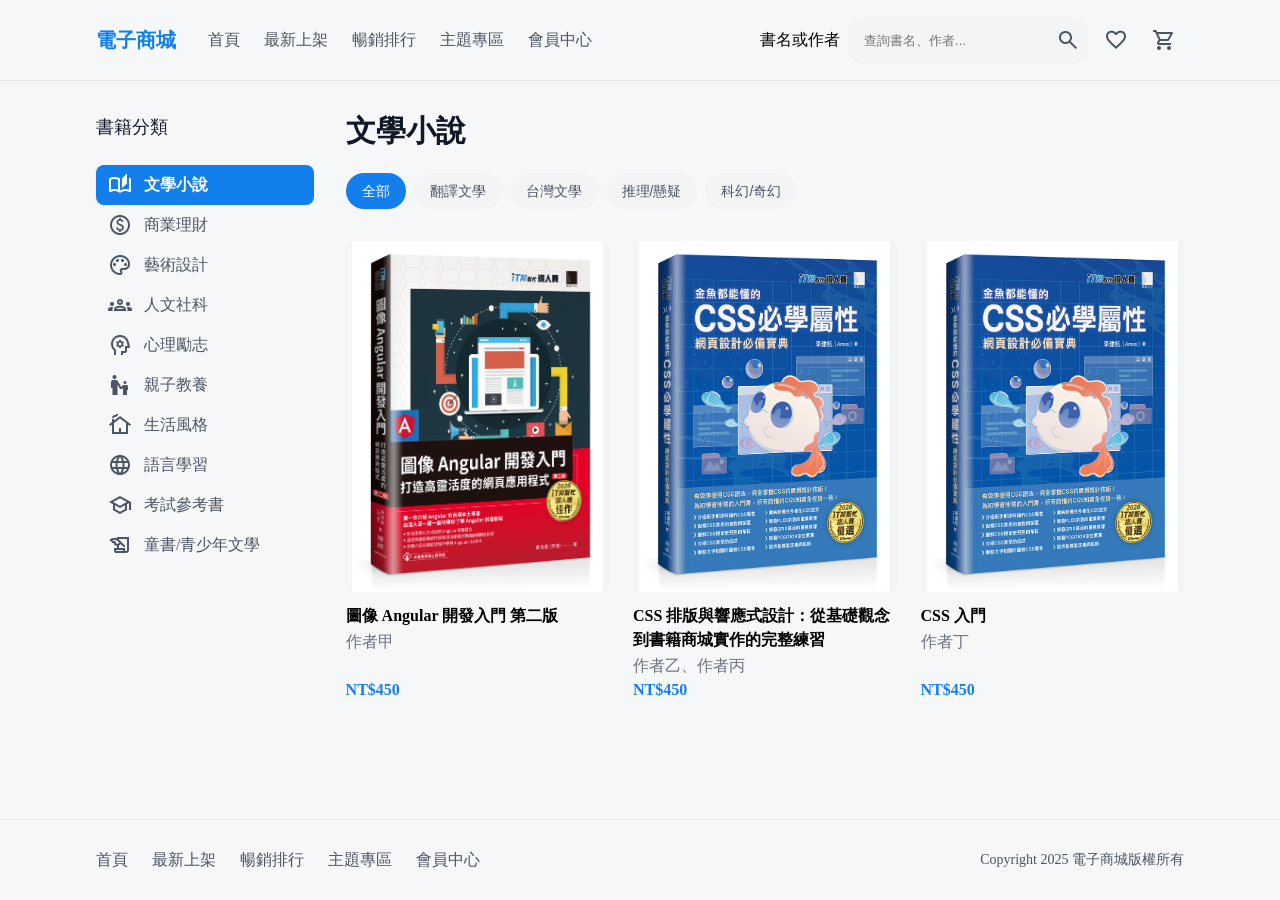
==== commit 73eff1c6: "feat(phone): 補上手機搜尋與分類入口" ====
--- a/src/index.html
+++ b/src/index.html
@@ -90,6 +90,25 @@
             </aside>
             <main class="book-main">
               <h1>文學小說</h1>
+              <div class="mobile-tools">
+                <label for="mobile-search">書名或作者</label>
+                <input id="mobile-search" type="search" placeholder="輸入書名或作者" />
+                <details>
+                  <summary>書籍分類</summary>
+                  <nav aria-label="手機書籍分類">
+                    <a href="#" aria-current="true">文學小說</a>
+                    <a href="#">商業理財</a>
+                    <a href="#">藝術設計</a>
+                    <a href="#">人文社科</a>
+                    <a href="#">心理勵志</a>
+                    <a href="#">親子教養</a>
+                    <a href="#">生活風格</a>
+                    <a href="#">語言學習</a>
+                    <a href="#">考試參考書</a>
+                    <a href="#">童書/青少年文學</a>
+                  </nav>
+                </details>
+              </div>
               <div class="tag">
                 <button type="button" class="selected">全部</button>
                 <button type="button">翻譯文學</button>
--- a/src/style.min.css
+++ b/src/style.min.css
@@ -1 +1 @@
-section{display:flex;flex-direction:column;min-height:100vh}section>.main{flex-grow:1}.container{width:100%;max-width:90vw;box-sizing:border-box;margin:0 auto;padding-left:2rem;padding-right:2rem}a{color:var(--text-color);text-decoration:none}a:hover{color:var(--primary-color)}a:focus-visible{outline:2px solid var(--primary-color);outline-offset:3px}header{border-bottom:solid 1px var(--border-color)}header .header-inner{height:4rem;display:flex;justify-content:space-between;align-items:center}header .header-inner .site-title{margin:0px;font-size:1.25rem;font-weight:700;line-height:1.75rem;color:#137fec}header .header-inner .header-brand,header .header-inner .header-actions{display:flex;align-items:center}header .header-inner .header-brand.header-brand,header .header-inner .header-actions.header-brand{gap:2rem}header .header-inner .header-brand.header-actions,header .header-inner .header-actions.header-actions{gap:.5rem}header .header-inner nav{display:flex;gap:1.5rem}header .header-inner div.search{display:flex;align-items:stretch;gap:0}header .header-inner div.search input{border-top-left-radius:1rem;border-bottom-left-radius:1rem;width:200px;padding:1rem .5rem 1rem 1rem;border:none;background-color:var(--gray-color-100)}header .header-inner div.search button{border-top-right-radius:1rem;border-bottom-right-radius:1rem;padding:.5rem;border:none;background-color:var(--gray-color-100);cursor:pointer}header .header-inner .search input:focus-visible,header .header-inner button:focus-visible{outline:2px solid var(--primary-color);outline-offset:3px}header .header-inner button{background-color:rgba(0,0,0,0);padding:.5rem;border:none;cursor:pointer;color:var(--text-color);display:inline-flex;align-items:center;justify-content:center}header .material-symbols-outlined{font-size:1.5rem;line-height:1}.content-layout{display:flex;align-items:flex-start;gap:2rem;padding-block:2rem}.category-sidebar{width:20%;flex-shrink:0}.category-sidebar h2{margin:0;font-weight:500;font-size:1.125rem;line-height:1.75rem;color:var(--header-color)}.category-sidebar .category-nav{margin-block:1.5rem}.category-sidebar .category-nav a{display:flex;align-items:center;gap:.75rem;padding:.5rem .75rem;border-radius:.5rem;overflow-wrap:anywhere}.category-sidebar .category-nav a:hover{background-color:var(--gray-color-100);color:var(--primary-color)}.category-sidebar .category-nav a.active{background-color:var(--primary-color);color:#fff;font-weight:700}.category-sidebar .category-nav .material-symbols-outlined{flex-shrink:0;font-size:1.5rem;line-height:1}.book-main{flex:1 1 0%;min-width:0;overflow-wrap:anywhere}.book-main h1{margin:0 0 1.5rem;font-weight:600;font-size:1.875rem;line-height:2.25rem;color:var(--header-color)}.book-main .tag{display:flex;flex-wrap:wrap;gap:.5rem;margin-bottom:2rem}.book-main .tag button{padding:.5rem 1rem;border:0;border-radius:1.5rem;font-size:.875rem;font-weight:500;line-height:1.25rem;color:var(--text-color);background-color:var(--gray-color-100);cursor:pointer}.book-main .tag button:focus-visible{outline:2px solid var(--primary-color);outline-offset:3px}.book-main .tag button.selected{background-color:var(--primary-color);color:#fff}.book-main .books{display:grid;grid-template-columns:repeat(auto-fill, minmax(256px, 1fr));gap:2.5rem 1.5rem}.book-main .books>div{display:flex;flex-direction:column;gap:.25rem;min-width:0;overflow-wrap:anywhere}.book-main .books>div img{display:block;width:100%;border-radius:.5rem;aspect-ratio:3/4;-o-object-fit:contain;object-fit:contain;background:var(--gray-color-100)}.book-main .books>div h4{margin:.5rem 0 0;font-size:1rem;font-weight:600;line-height:1.5rem}.book-main .books>div span:first-of-type{color:var(--gray-color-500)}.book-main .books>div span:last-of-type{color:var(--primary-color);font-weight:700}footer{border-top:1px solid var(--border-color)}footer .footer-inner{display:flex;flex-wrap:wrap;justify-content:space-between;align-items:center;gap:1rem 1.5rem;padding-block:1rem}footer .footer-nav{display:flex;flex-wrap:wrap;gap:.75rem 1.5rem}footer p{color:var(--text-color);font-size:.875rem;line-height:1.25rem}:root{--primary-color: #137fec;--text-color: #4b5563;--border-color: #e5e7eb;--gray-color-100: #f3f4f6;--gray-color-500: #6b7280;--header-color: #111827}html,body{margin:0;padding:0}/*# sourceMappingURL=style.min.css.map */+:root{--search-bar-display: flex;--aside-display: block;--book-min-width: 256px;--container-padding-left: 2rem;--container-padding-right: 2rem;--nav-display: flex}@media(max-width: 1024px){:root{--search-bar-display: none;--aside-display: none;--book-min-width: 200px}}@media(max-width: 640px){:root{--container-padding-left: 1.5rem;--container-padding-right: 1.5rem;--nav-display: none}}section{display:flex;flex-direction:column;min-height:100vh}section>.main{flex-grow:1}.container{width:100%;max-width:90vw;box-sizing:border-box;margin:0 auto;padding-left:var(--container-padding-left);padding-right:var(--container-padding-right)}a{color:var(--text-color);text-decoration:none}a:hover{color:var(--primary-color)}a:focus-visible{outline:2px solid var(--primary-color);outline-offset:3px}header{border-bottom:solid 1px var(--border-color);background-color:var(--background-color);position:sticky;top:0;z-index:50}header .header-inner{min-height:4rem;height:auto;flex-wrap:wrap;gap:.5rem 1rem;padding-block:.5rem;display:flex;justify-content:space-between;align-items:center}header .header-inner .site-title{margin:0px;font-size:1.25rem;font-weight:700;line-height:1.75rem;color:#137fec}header .header-inner .header-brand,header .header-inner .header-actions{display:flex;align-items:center}header .header-inner .header-brand.header-brand,header .header-inner .header-actions.header-brand{min-width:0;flex-wrap:wrap;gap:.5rem 2rem}header .header-inner .header-brand.header-actions,header .header-inner .header-actions.header-actions{gap:.5rem}header .header-inner nav{display:var(--nav-display);flex-wrap:wrap;gap:1.5rem}header .header-inner label[for=book-search]{display:var(--search-bar-display)}header .header-inner div.search{display:var(--search-bar-display);align-items:stretch;gap:0}header .header-inner div.search input{border-top-left-radius:1rem;border-bottom-left-radius:1rem;width:200px;padding:1rem .5rem 1rem 1rem;border:none;background-color:var(--gray-color-100)}header .header-inner div.search button{border-top-right-radius:1rem;border-bottom-right-radius:1rem;padding:.5rem;border:none;background-color:var(--gray-color-100);cursor:pointer}header .header-inner .search input:focus-visible,header .header-inner button:focus-visible{outline:2px solid var(--primary-color);outline-offset:3px}header .header-inner button{background-color:rgba(0,0,0,0);padding:.5rem;border:none;cursor:pointer;color:var(--text-color);display:inline-flex;align-items:center;justify-content:center}header .material-symbols-outlined{font-size:1.5rem;line-height:1}.content-layout{display:flex;align-items:flex-start;gap:2rem;padding-block:2rem}.category-sidebar{display:var(--aside-display);width:20%;flex-shrink:0;position:sticky;top:6rem}.category-sidebar h2{margin:0;font-weight:500;font-size:1.125rem;line-height:1.75rem;color:var(--header-color)}.category-sidebar .category-nav{margin-block:1.5rem}.category-sidebar .category-nav a{display:flex;align-items:center;gap:.75rem;padding:.5rem .75rem;border-radius:.5rem;overflow-wrap:anywhere}.category-sidebar .category-nav a:hover{background-color:var(--gray-color-100);color:var(--primary-color)}.category-sidebar .category-nav a.active{background-color:var(--primary-color);color:#fff;font-weight:700}.category-sidebar .category-nav .material-symbols-outlined{flex-shrink:0;font-size:1.5rem;line-height:1}.book-main{flex:1 1 0%;min-width:0;overflow-wrap:anywhere}.book-main h1{margin:0 0 1.5rem;font-weight:600;font-size:1.875rem;line-height:2.25rem;color:var(--header-color)}.book-main .tag{display:flex;flex-wrap:wrap;gap:.5rem;margin-bottom:2rem}.book-main .tag button{padding:.5rem 1rem;border:0;border-radius:1.5rem;font-size:.875rem;font-weight:500;line-height:1.25rem;color:var(--text-color);background-color:var(--gray-color-100);cursor:pointer}.book-main .tag button:focus-visible{outline:2px solid var(--primary-color);outline-offset:3px}.book-main .tag button.selected{background-color:var(--primary-color);color:#fff}.book-main .books{display:grid;grid-template-columns:repeat(auto-fill, minmax(min(100%, var(--book-min-width)), 1fr));gap:2.5rem 1.5rem}.book-main .books>div{display:flex;flex-direction:column;gap:.25rem;min-width:0;overflow-wrap:anywhere}.book-main .books>div img{display:block;width:100%;border-radius:.5rem;aspect-ratio:3/4;-o-object-fit:contain;object-fit:contain;background:var(--gray-color-100)}.book-main .books>div h4{margin:.5rem 0 0;font-size:1rem;font-weight:600;line-height:1.5rem}.book-main .books>div span:first-of-type{color:var(--gray-color-500)}.book-main .books>div span:last-of-type{color:var(--primary-color);font-weight:700;margin-top:auto}.mobile-tools{display:none}@media(max-width: 1024px){.mobile-tools{display:grid;gap:.75rem;margin-bottom:1.5rem}.mobile-tools input{width:100%;min-width:0;box-sizing:border-box;padding:.75rem}.mobile-tools summary{cursor:pointer;padding-block:.5rem}.mobile-tools nav{display:grid;gap:.5rem}}.mobile-tools :focus-visible{outline:2px solid var(--primary-color);outline-offset:3px}footer{border-top:1px solid var(--border-color)}footer .footer-inner{display:flex;flex-wrap:wrap;justify-content:space-between;align-items:center;gap:1rem 1.5rem;padding-block:1rem}footer .footer-nav{display:var(--nav-display);flex-wrap:wrap;gap:.75rem 1.5rem}footer p{color:var(--text-color);font-size:.875rem;line-height:1.25rem}:root{--primary-color: #137fec;--background-color: #f6f7f8;--text-color: #4b5563;--border-color: #e5e7eb;--gray-color-100: #f3f4f6;--gray-color-500: #6b7280;--header-color: #111827}html,body{margin:0;padding:0}body{background-color:var(--background-color)}/*# sourceMappingURL=style.min.css.map */
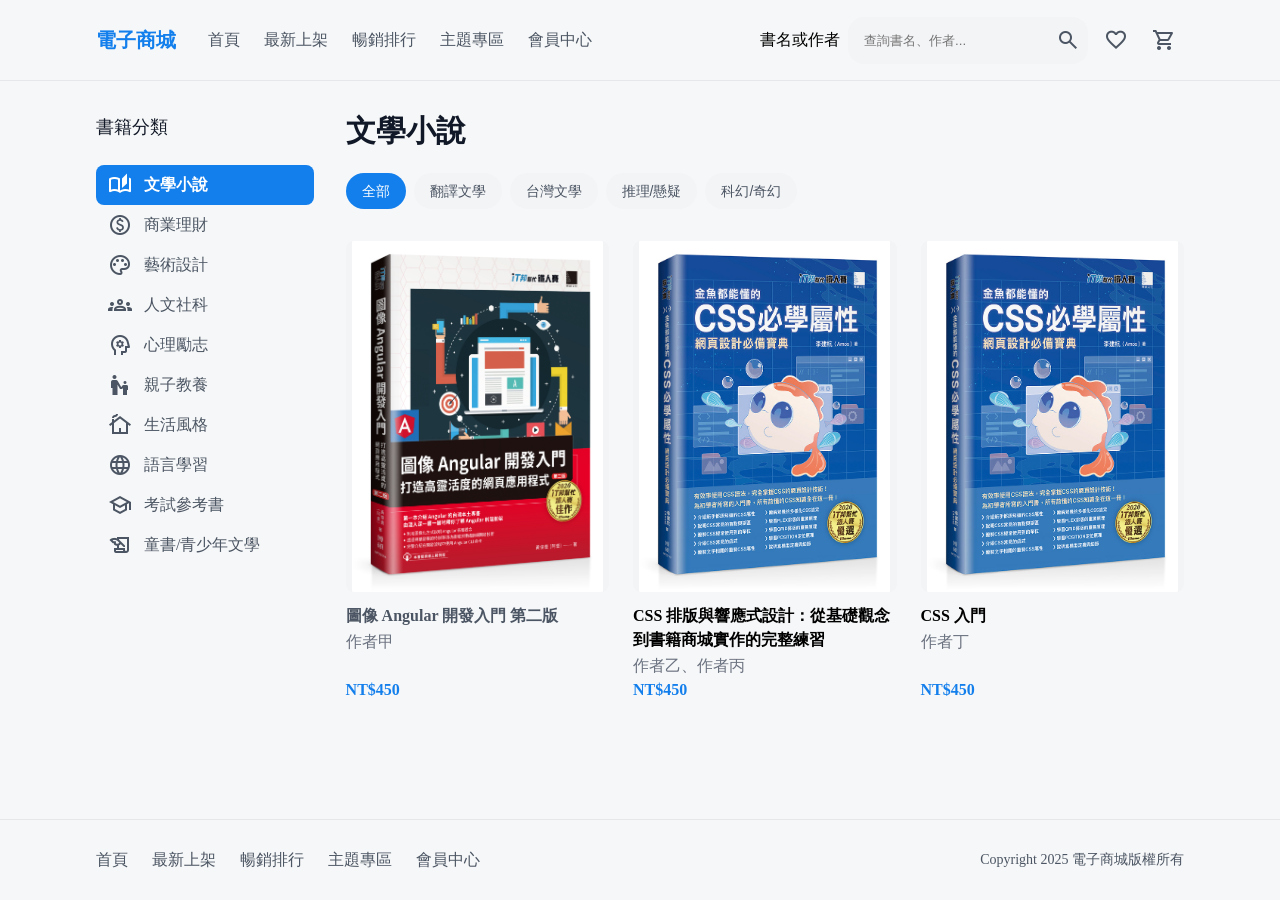
==== commit b5913d9f: "feat(book): 書籍明細頁新增" ====
--- a/src/index.html
+++ b/src/index.html
@@ -119,7 +119,7 @@
               <div class="books">
                 <div>
                   <img src="./assets/images/angular.jpg" alt="圖像 Angular 開發入門第二版封面" />
-                  <h4>圖像 Angular 開發入門 第二版</h4>
+                  <h4><a href="./book.html">圖像 Angular 開發入門 第二版</a></h4>
                   <span>作者甲</span>
                   <span>NT$450</span>
                 </div>
--- a/src/style.min.css
+++ b/src/style.min.css
@@ -1 +1 @@
-:root{--search-bar-display: flex;--aside-display: block;--book-min-width: 256px;--container-padding-left: 2rem;--container-padding-right: 2rem;--nav-display: flex}@media(max-width: 1024px){:root{--search-bar-display: none;--aside-display: none;--book-min-width: 200px}}@media(max-width: 640px){:root{--container-padding-left: 1.5rem;--container-padding-right: 1.5rem;--nav-display: none}}section{display:flex;flex-direction:column;min-height:100vh}section>.main{flex-grow:1}.container{width:100%;max-width:90vw;box-sizing:border-box;margin:0 auto;padding-left:var(--container-padding-left);padding-right:var(--container-padding-right)}a{color:var(--text-color);text-decoration:none}a:hover{color:var(--primary-color)}a:focus-visible{outline:2px solid var(--primary-color);outline-offset:3px}header{border-bottom:solid 1px var(--border-color);background-color:var(--background-color);position:sticky;top:0;z-index:50}header .header-inner{min-height:4rem;height:auto;flex-wrap:wrap;gap:.5rem 1rem;padding-block:.5rem;display:flex;justify-content:space-between;align-items:center}header .header-inner .site-title{margin:0px;font-size:1.25rem;font-weight:700;line-height:1.75rem;color:#137fec}header .header-inner .header-brand,header .header-inner .header-actions{display:flex;align-items:center}header .header-inner .header-brand.header-brand,header .header-inner .header-actions.header-brand{min-width:0;flex-wrap:wrap;gap:.5rem 2rem}header .header-inner .header-brand.header-actions,header .header-inner .header-actions.header-actions{gap:.5rem}header .header-inner nav{display:var(--nav-display);flex-wrap:wrap;gap:1.5rem}header .header-inner label[for=book-search]{display:var(--search-bar-display)}header .header-inner div.search{display:var(--search-bar-display);align-items:stretch;gap:0}header .header-inner div.search input{border-top-left-radius:1rem;border-bottom-left-radius:1rem;width:200px;padding:1rem .5rem 1rem 1rem;border:none;background-color:var(--gray-color-100)}header .header-inner div.search button{border-top-right-radius:1rem;border-bottom-right-radius:1rem;padding:.5rem;border:none;background-color:var(--gray-color-100);cursor:pointer}header .header-inner .search input:focus-visible,header .header-inner button:focus-visible{outline:2px solid var(--primary-color);outline-offset:3px}header .header-inner button{background-color:rgba(0,0,0,0);padding:.5rem;border:none;cursor:pointer;color:var(--text-color);display:inline-flex;align-items:center;justify-content:center}header .material-symbols-outlined{font-size:1.5rem;line-height:1}.content-layout{display:flex;align-items:flex-start;gap:2rem;padding-block:2rem}.category-sidebar{display:var(--aside-display);width:20%;flex-shrink:0;position:sticky;top:6rem}.category-sidebar h2{margin:0;font-weight:500;font-size:1.125rem;line-height:1.75rem;color:var(--header-color)}.category-sidebar .category-nav{margin-block:1.5rem}.category-sidebar .category-nav a{display:flex;align-items:center;gap:.75rem;padding:.5rem .75rem;border-radius:.5rem;overflow-wrap:anywhere}.category-sidebar .category-nav a:hover{background-color:var(--gray-color-100);color:var(--primary-color)}.category-sidebar .category-nav a.active{background-color:var(--primary-color);color:#fff;font-weight:700}.category-sidebar .category-nav .material-symbols-outlined{flex-shrink:0;font-size:1.5rem;line-height:1}.book-main{flex:1 1 0%;min-width:0;overflow-wrap:anywhere}.book-main h1{margin:0 0 1.5rem;font-weight:600;font-size:1.875rem;line-height:2.25rem;color:var(--header-color)}.book-main .tag{display:flex;flex-wrap:wrap;gap:.5rem;margin-bottom:2rem}.book-main .tag button{padding:.5rem 1rem;border:0;border-radius:1.5rem;font-size:.875rem;font-weight:500;line-height:1.25rem;color:var(--text-color);background-color:var(--gray-color-100);cursor:pointer}.book-main .tag button:focus-visible{outline:2px solid var(--primary-color);outline-offset:3px}.book-main .tag button.selected{background-color:var(--primary-color);color:#fff}.book-main .books{display:grid;grid-template-columns:repeat(auto-fill, minmax(min(100%, var(--book-min-width)), 1fr));gap:2.5rem 1.5rem}.book-main .books>div{display:flex;flex-direction:column;gap:.25rem;min-width:0;overflow-wrap:anywhere}.book-main .books>div img{display:block;width:100%;border-radius:.5rem;aspect-ratio:3/4;-o-object-fit:contain;object-fit:contain;background:var(--gray-color-100)}.book-main .books>div h4{margin:.5rem 0 0;font-size:1rem;font-weight:600;line-height:1.5rem}.book-main .books>div span:first-of-type{color:var(--gray-color-500)}.book-main .books>div span:last-of-type{color:var(--primary-color);font-weight:700;margin-top:auto}.mobile-tools{display:none}@media(max-width: 1024px){.mobile-tools{display:grid;gap:.75rem;margin-bottom:1.5rem}.mobile-tools input{width:100%;min-width:0;box-sizing:border-box;padding:.75rem}.mobile-tools summary{cursor:pointer;padding-block:.5rem}.mobile-tools nav{display:grid;gap:.5rem}}.mobile-tools :focus-visible{outline:2px solid var(--primary-color);outline-offset:3px}footer{border-top:1px solid var(--border-color)}footer .footer-inner{display:flex;flex-wrap:wrap;justify-content:space-between;align-items:center;gap:1rem 1.5rem;padding-block:1rem}footer .footer-nav{display:var(--nav-display);flex-wrap:wrap;gap:.75rem 1.5rem}footer p{color:var(--text-color);font-size:.875rem;line-height:1.25rem}:root{--primary-color: #137fec;--background-color: #f6f7f8;--text-color: #4b5563;--border-color: #e5e7eb;--gray-color-100: #f3f4f6;--gray-color-500: #6b7280;--header-color: #111827}html,body{margin:0;padding:0}body{background-color:var(--background-color)}/*# sourceMappingURL=style.min.css.map */+:root{--search-bar-display: flex;--aside-display: block;--book-min-width: 256px;--container-padding-left: 2rem;--container-padding-right: 2rem;--nav-display: flex}@media(max-width: 1024px){:root{--search-bar-display: none;--aside-display: none;--book-min-width: 200px}}@media(max-width: 640px){:root{--container-padding-left: 1.5rem;--container-padding-right: 1.5rem;--nav-display: none}}section{display:flex;flex-direction:column;min-height:100vh}section>.main{flex-grow:1}.container{width:100%;max-width:90vw;box-sizing:border-box;margin:0 auto;padding-left:var(--container-padding-left);padding-right:var(--container-padding-right)}a{color:var(--text-color);text-decoration:none}a:hover{color:var(--primary-color)}a:focus-visible{outline:2px solid var(--primary-color);outline-offset:3px}header{border-bottom:solid 1px var(--border-color);background-color:var(--background-color);position:sticky;top:0;z-index:50}header .header-inner{min-height:4rem;height:auto;flex-wrap:wrap;gap:.5rem 1rem;padding-block:.5rem;display:flex;justify-content:space-between;align-items:center}header .header-inner .site-title{margin:0px;font-size:1.25rem;font-weight:700;line-height:1.75rem;color:#137fec}header .header-inner .header-brand,header .header-inner .header-actions{display:flex;align-items:center}header .header-inner .header-brand.header-brand,header .header-inner .header-actions.header-brand{min-width:0;flex-wrap:wrap;gap:.5rem 2rem}header .header-inner .header-brand.header-actions,header .header-inner .header-actions.header-actions{gap:.5rem}header .header-inner nav{display:var(--nav-display);flex-wrap:wrap;gap:1.5rem}header .header-inner label[for=book-search]{display:var(--search-bar-display)}header .header-inner div.search{display:var(--search-bar-display);align-items:stretch;gap:0}header .header-inner div.search input{border-top-left-radius:1rem;border-bottom-left-radius:1rem;width:200px;padding:1rem .5rem 1rem 1rem;border:none;background-color:var(--gray-color-100)}header .header-inner div.search button{border-top-right-radius:1rem;border-bottom-right-radius:1rem;padding:.5rem;border:none;cursor:pointer;background-color:var(--gray-color-100)}header .header-inner .search input:focus-visible,header .header-inner button:focus-visible{outline:2px solid var(--primary-color);outline-offset:3px}header .header-inner button{background-color:rgba(0,0,0,0);padding:.5rem;border:none;cursor:pointer;color:var(--text-color);display:inline-flex;align-items:center;justify-content:center}header .material-symbols-outlined{font-size:1.5rem;line-height:1}.content-layout{display:flex;align-items:flex-start;gap:2rem;padding-block:2rem}.category-sidebar{display:var(--aside-display);width:20%;flex-shrink:0;position:sticky;top:6rem}.category-sidebar h2{margin:0;font-size:1.125rem;font-weight:500;line-height:1.75rem;color:var(--header-color)}.category-sidebar .category-nav{margin-block:1.5rem}.category-sidebar .category-nav a{display:flex;align-items:center;gap:.75rem;padding:.5rem .75rem;border-radius:.5rem;overflow-wrap:anywhere}.category-sidebar .category-nav a:hover{background-color:var(--gray-color-100);color:var(--primary-color)}.category-sidebar .category-nav a.active{background-color:var(--primary-color);color:#fff;font-weight:700}.category-sidebar .category-nav .material-symbols-outlined{flex-shrink:0;font-size:1.5rem;line-height:1}.book-main{flex:1 1 0%;min-width:0;overflow-wrap:anywhere}.book-main h1{margin:0 0 1.5rem;font-size:1.875rem;font-weight:600;line-height:2.25rem;color:var(--header-color)}.book-main .tag{display:flex;flex-wrap:wrap;gap:.5rem;margin-bottom:2rem}.book-main .tag button{padding:.5rem 1rem;border:0;border-radius:1.5rem;font-size:.875rem;font-weight:500;line-height:1.25rem;color:var(--text-color);background-color:var(--gray-color-100);cursor:pointer}.book-main .tag button:focus-visible{outline:2px solid var(--primary-color);outline-offset:3px}.book-main .tag button.selected{background-color:var(--primary-color);color:#fff}.book-main .books{display:grid;grid-template-columns:repeat(auto-fill, minmax(min(100%, var(--book-min-width)), 1fr));gap:2.5rem 1.5rem}.book-main .books>div{display:flex;flex-direction:column;gap:.25rem;min-width:0;overflow-wrap:anywhere}.book-main .books>div img{display:block;width:100%;border-radius:.5rem;aspect-ratio:3/4;-o-object-fit:contain;object-fit:contain;background:var(--gray-color-100)}.book-main .books>div h4{margin:.5rem 0 0;font-size:1rem;font-weight:600;line-height:1.5rem}.book-main .books>div h4 a:hover{color:var(--primary-color)}.book-main .books>div h4 a:focus-visible{outline:2px solid var(--primary-color);outline-offset:3px}.book-main .books>div span:first-of-type{color:var(--gray-color-500)}.book-main .books>div span:last-of-type{color:var(--primary-color);font-weight:700;margin-top:auto}.mobile-tools{display:none}@media(max-width: 1024px){.mobile-tools{display:grid;gap:.75rem;margin-bottom:1.5rem}.mobile-tools input{width:100%;min-width:0;box-sizing:border-box;padding:.75rem}.mobile-tools summary{cursor:pointer;padding-block:.5rem}.mobile-tools nav{display:grid;gap:.5rem}}.mobile-tools :focus-visible{outline:2px solid var(--primary-color);outline-offset:3px}footer{border-top:1px solid var(--border-color)}footer .footer-inner{display:flex;flex-wrap:wrap;justify-content:space-between;align-items:center;gap:1rem 1.5rem;padding-block:1rem}footer .footer-nav{display:var(--nav-display);flex-wrap:wrap;gap:.75rem 1.5rem}footer p{color:var(--text-color);font-size:.875rem;font-weight:400;line-height:1.25rem}:root{--primary-color: #137fec;--background-color: #f6f7f8;--text-color: #4b5563;--border-color: #e5e7eb;--gray-color-100: #f3f4f6;--gray-color-500: #6b7280;--header-color: #111827}html,body{margin:0;padding:0}body{background-color:var(--background-color)}/*# sourceMappingURL=style.min.css.map */
